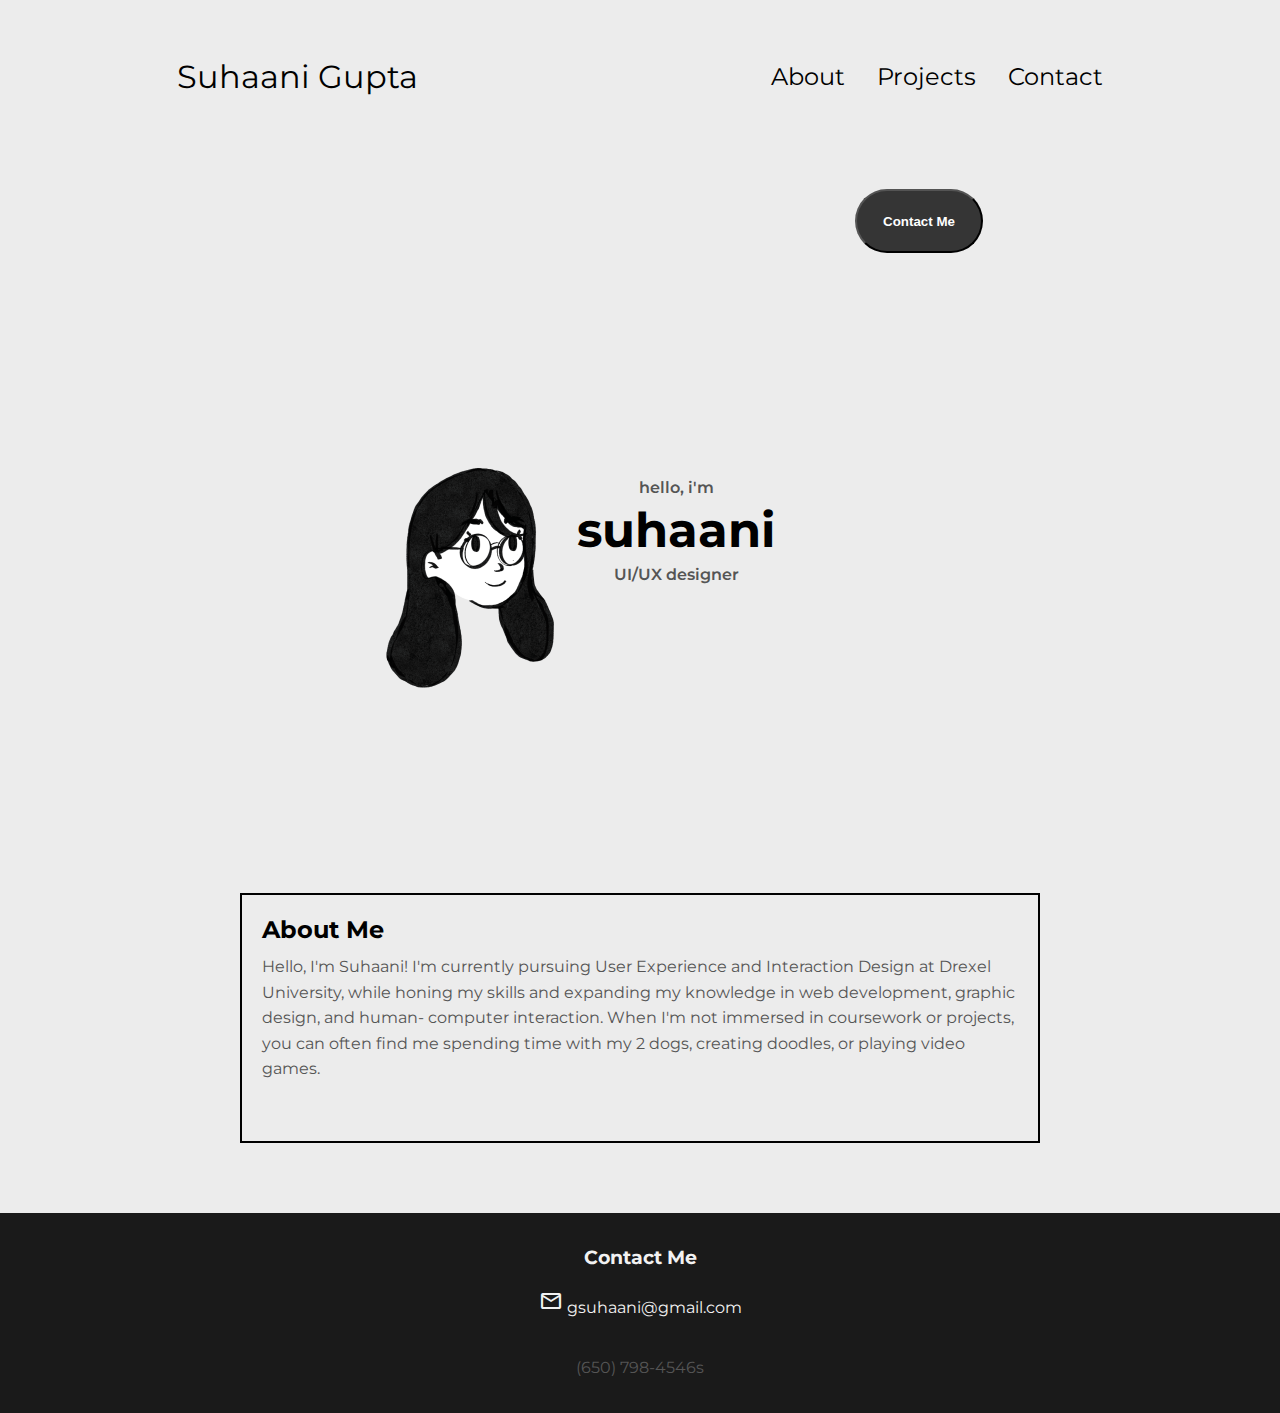
==== index.html @ 2b08b51b "Fix Button" ====
<!DOCTYPE html>
<html lang="en">
<head>
    <meta charset="UTF-8">
    <meta name="viewport" content="width=device-width, initial-scale=1.0">
    <title>My Portfolio</title>
    <link rel="stylesheet" href="css/style.css"/>
    <link rel="stylesheet" href="css/mediaqueries.css"/>
    <link rel="stylesheet" href="https://fonts.googleapis.com/css2?family=Material+Symbols+Outlined:opsz,wght,FILL,GRAD@24,400,0,0" />
</head>
<body>
    <nav id="desktop-nav">
        <div class="logo">Suhaani Gupta</div>
        <div>
            <ul class="nav-links">
                <li><a href="#about">About</a></li>
                <li><a href="projects.html">Projects</a></li>
                <li><a href="#contact">Contact</a></li>
            </ul>
        </div>
    </nav>
    <nav id="hamburger-nav">
        <div class="logo">Suhaani Gupta</div>
        <div class="hamburger-menu">
            <div class="hamburger-icon" onclick="toggleMenu()">
                <span></span>
                <span></span>
                <span></span>
            </div>
            <div class="menu-links">
                <ul>
                <li><a href="#about" onclick="toggleMenu()">About</a></li>
                <li><a href="projects.html" onclick="toggleMenu()">Projects</a></li>
                <li><a href="#contact" onclick="toggleMenu()">Contact</a></li>
                </ul>
            </div>
        </div>
    </nav>

    <section id="profile">
        <div class="section_pic-container">
            <img src="images/logo2.png" alt="Suhaani profile">
        </div>
        <div class="section_text">
            <p class="sectiion_text_p1"> hello, i'm </p>
            <h1 class="title"> suhaani</h1>
            <p class="section_text_p2">UI/UX designer</p>
        </div>
            <div class="btn-container">
                <button class="btn btn-color-1" onclick="location.href='#contact'">Contact Me</button>
            </div>
    </section>


    <div id="about">
    <section class="about-me">
        <h2>About Me</h2>
        <p>Hello, I'm Suhaani!  I'm currently pursuing User Experience and Interaction Design at Drexel University, while honing my skills and expanding 
            my knowledge in web development, graphic design, and human- computer interaction. 
            When I'm not immersed in coursework or projects, you can often find me spending time
            with my 2 dogs, creating doodles, or playing video games.</p>
    </section>
    </div>

    <div id="contact">
    <footer class="site-footer">
        <div class="contact-me">
            <h3>Contact Me</h3>
            <a href="mailto:gsuhaani@gmail.com" class="email-link">
                <span class="material-symbols-outlined">mail</span> gsuhaani@gmail.com
            </a>
            
            <div class="phone">
               <p>(650) 798-4546s</p> 
            </div>
        </div>
    </footer>
    </div>
<script src="script.js"></script>
</body>
</html>
---- css/style.css ----
@import url('https://fonts.googleapis.com/css2?family=Montserrat:ital,wght@0,100..900;1,100..900&display=swap');

* {
    margin: 0;
    padding: 0;
    }

body{
    font-family: "Montserrat", sans-serif;
    background-color: #ECECEC;
    
}

html{
    scroll-behavior: smooth;
}

p{
    color: rgb(85,85,85);
}

a, 
.btn {
    transition: all 300ms ease;
}

nav, 
.nav-links {
    display: flex;
}

nav{
    justify-content: space-around;
    align-items: center;
    height: 17vh;
}

.nav-links{
    gap: 2rem;
    list-style: none;
    font-size: 1.5rem;
}

a{
    color: black;
    text-decoration: none;
    text-decoration-color: white;
}

a:hover{
    color: grey;
    text-decoration: underline;
    text-underline-offset: 1rem;
    text-decoration-color: rgb(181,181,181);
}

.logo {
    font-size: 2rem;

}

.logo:hover {
    cursor: default;
}

/* HAMBURGER MENU */

#hamburger-nav{
    display: none;
}

.hamburger-menu{
    position:relative;
    display: inline-block;
}

.hamburger-icon{
    display: flex;
    flex-direction: column;
    justify-content: space-between;
    height: 24px;
    width: 30px;
    cursor: pointer;
}

.hamburger-icon span{
    width: 100%;
    height: 2px;
    background-color: black;
    transition: all 0.3 ease-in-out;
}

.menu-links{
    position: absolute;
    top: 100%;
    right: 0;
    background-color: white;
    width: fit-content;
    max-height: 0;
    overflow: hidden;
    transition: all 0.3 ease-in-out;
}

.menu-links a{
    display:block;
    padding: 10px;
    text-align: center;
    font-size: 1.5rem;
    color: black;
    text-decoration: none;
    transition: all 0.3 ease-in-out;
}

.menu-links li {
    list-style: none;
}

.menu-links.open {
    max-height: 300px;
}

/*sections*/

section {
    padding-top: 4vh;
    height: 96vh;
    margin: 0 10 rem;
    box-sizing: border-box;
    min-height: fit-content;
}

.section-container {
    display:flex;
}

/*profile*/

#profile {
    display: flex;
    justify-content: center;
    gap: 5rem;
    height: 80vh;
}

.section_pic-container{
    display: flex;
    height: 200px;
    width: 200px;
    margin: auto 0;
}
img{
    height:300px;
    width: auto;
}
.section_text {
    align-self: center;
    text-align: center;
    line-height: 270%;
}

.section_text p{
    font-weight: 600;
}

.section_text_p1 {
    text-align:center;
}

.section_text_p1 {
    font-size: 1.75rem;
    margin-bottom: 1 rem;
}

.title{
    font-size: 3rem;
    text-align:center;
}

/*buttons*/

.btn-container {
    display:flex;
    justify-content: center;
    gap: 1rem;
}

.btn {
    font-weight: 600;
    transition: all 300ms ease;
    padding: 1rem;
    height: 4rem;;
    width: 8rem;
    border-radius: 2rem;
}

.btn-color-1:hover {
    cursor: pointer;
}

.btn-color-1 {
    background: rgb(53, 53, 53);
    color: white;
}

.btn-color-1:hover{
    background: rgb(0,0,0);
}

.about-me {
    border: 2px solid black;
    padding: 20px;
    margin: 20px auto; 
    max-width: 800px; 
    box-sizing: border-box; 
  }
  
  .about-me h2 {
    margin: 0 0 10px 0; 
  }
  
  .about-me p {
    line-height: 1.6;
    margin: 0; 
  }
  
  
  html, body { 
    display: flex;  
    flex-direction: column; 
  }
  
  .about-me {
    border: 2px solid black;
    padding: 20px;
    max-width: 800px;
    max-height: 250px;
    box-sizing: border-box;
    width: 80%; 
  }
  
  .about-me h2 {
    margin: 0 0 10px 0;
  }
  
  .about-me p {
    line-height: 1.6;
    margin: 0;
  }
  
  
  @media screen and (max-width: 768px) {
    .about-me {
      padding: 10px;
      width: 90%; 
    }
  }


  .site-footer {
    background-color: #1a1a1a; 
    color: #f2f2f2; 
    padding: 20px;
    text-align: center;
    line-height: 50px;
    margin-top: 50px;
  }
  
  .site-footer a {
    color: #f2f2f2; 
    text-decoration: none;
  }
  
  .site-footer a:hover {
    text-decoration: underline;
  }
  
  .site-footer .phone {
    margin-top: 10px;
  }
---- css/mediaqueries.css ----
@media screen and (max-width: 1200px) {
    #desktop-nav {
        display: none;
    }
    #hamburger-nav{
        display:flex;
    }
}
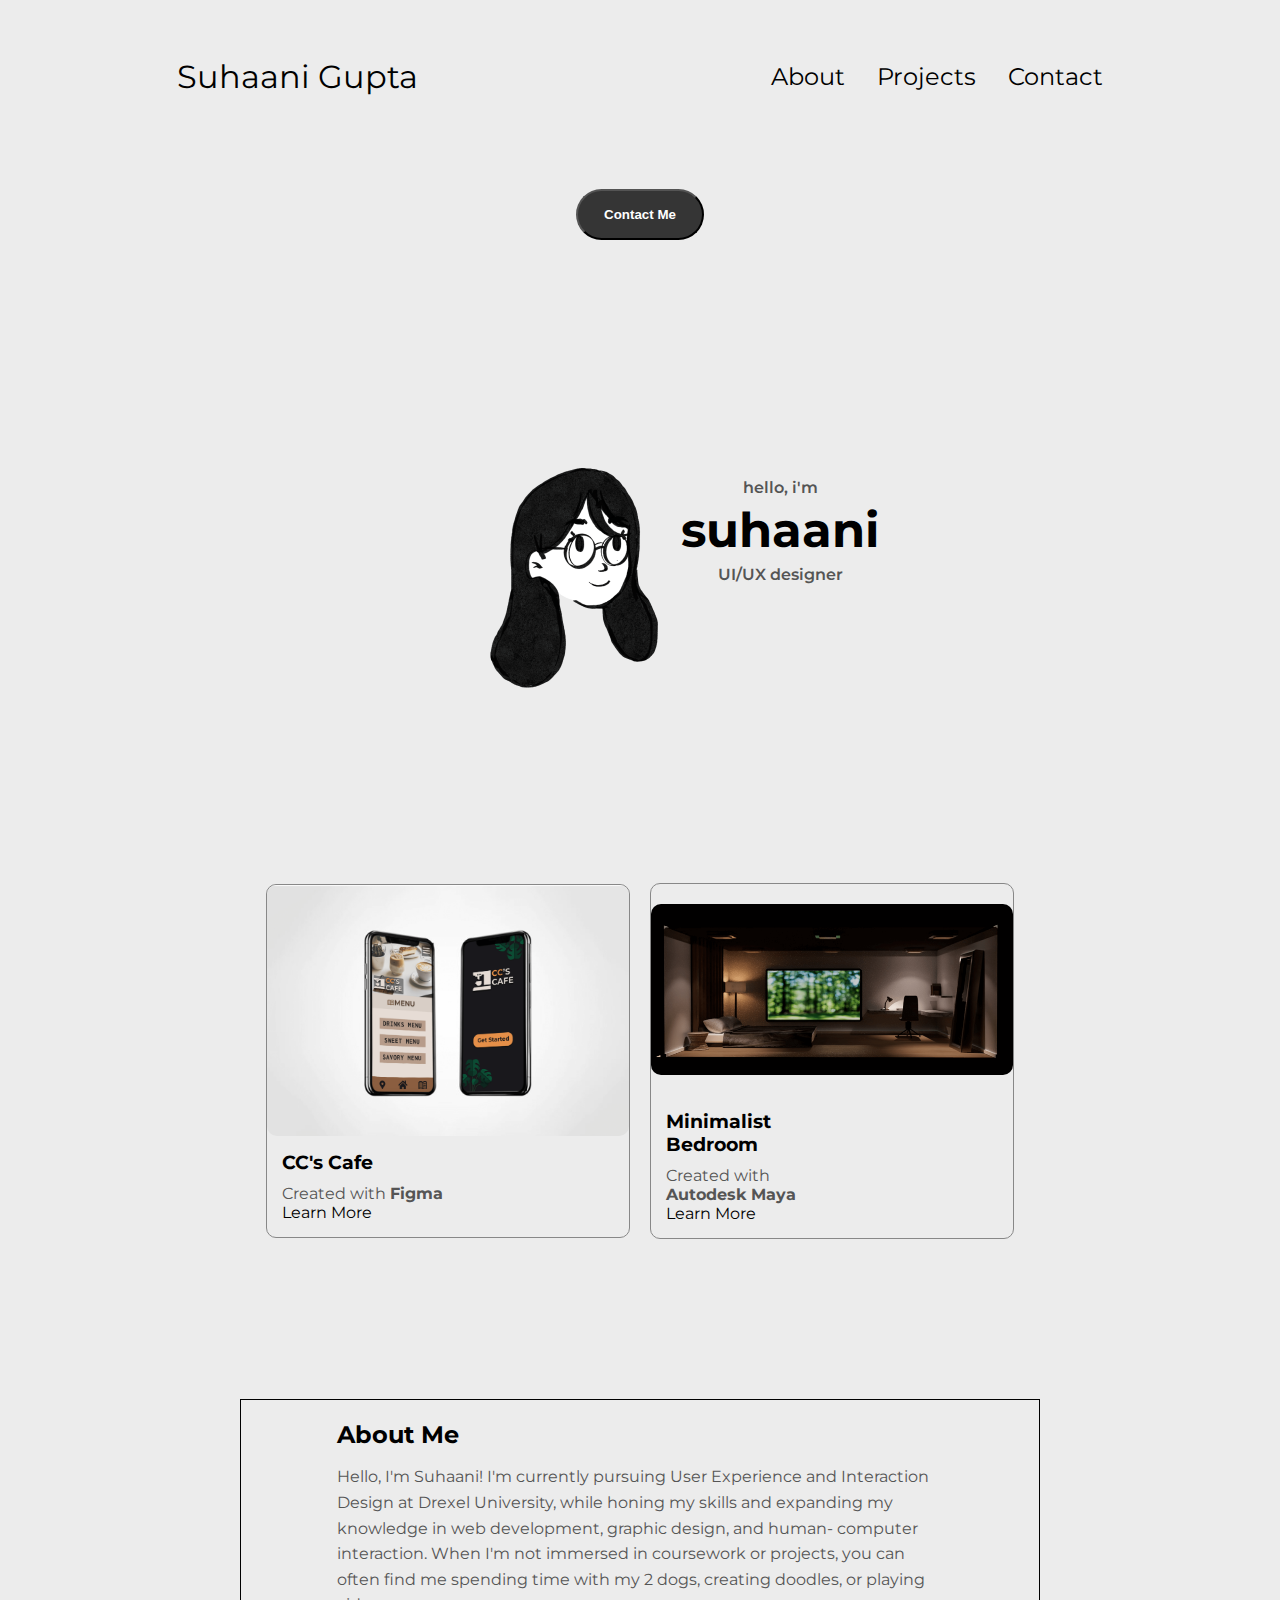
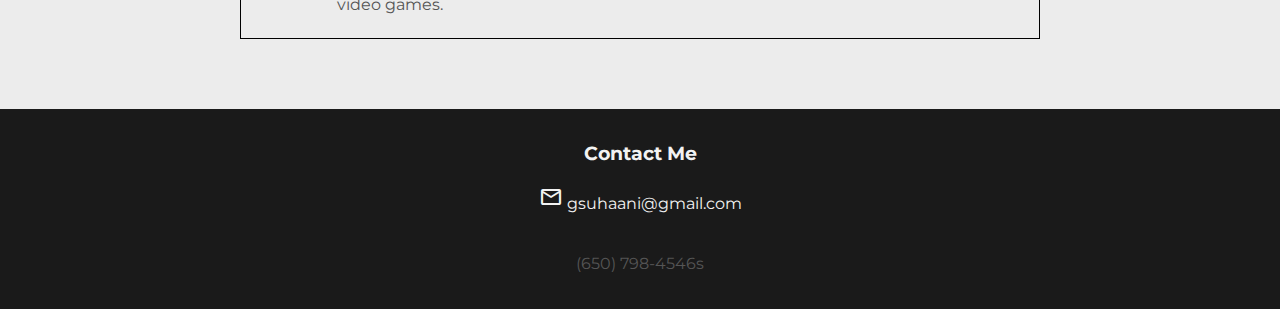
==== commit 538921f8: "Update Homepage" ====
--- a/index.html
+++ b/index.html
@@ -46,20 +46,42 @@
             <h1 class="title"> suhaani</h1>
             <p class="section_text_p2">UI/UX designer</p>
         </div>
-            <div class="btn-container">
-                <button class="btn btn-color-1" onclick="location.href='#contact'">Contact Me</button>
-            </div>
+        <div class="btn-container">
+            <button class="btn btn-color-1" onclick="location.href='./#contact'">Contact Me</button>
+        </div>
     </section>
 
 
+
+
+    <div class="projects-container">
+        <div class="project-box">
+            <img src="images/cafeappmockup.png" alt="Project Image">
+            <div class="project-info">
+                <h3>CC's Cafe</h3>
+                <p>Created with <b>Figma</b></p>
+                <a href="#" class="project-link">Learn More</a>
+            </div>
+        </div>
+
+        <div class="project-box">
+            <img class="bedroom" src="images/Mayaproject1.png" alt="Project Image">
+            <div class="project-info">
+                <h3>Minimalist Bedroom</h3>
+                <p>Created with <b>Autodesk Maya</b></p>
+                <a href="#" class="project-link">Learn More</a>
+            </div>
+        </div>
+    </div>
+    
     <div id="about">
-    <section class="about-me">
-        <h2>About Me</h2>
-        <p>Hello, I'm Suhaani!  I'm currently pursuing User Experience and Interaction Design at Drexel University, while honing my skills and expanding 
-            my knowledge in web development, graphic design, and human- computer interaction. 
-            When I'm not immersed in coursework or projects, you can often find me spending time
-            with my 2 dogs, creating doodles, or playing video games.</p>
-    </section>
+        <section class="about-me">
+            <h2>About Me</h2>
+            <p>Hello, I'm Suhaani!  I'm currently pursuing User Experience and Interaction Design at Drexel University, while honing my skills and expanding 
+                my knowledge in web development, graphic design, and human- computer interaction. 
+                When I'm not immersed in coursework or projects, you can often find me spending time
+                with my 2 dogs, creating doodles, or playing video games.</p>
+        </section>
     </div>
 
     <div id="contact">
@@ -71,7 +93,7 @@
             </a>
             
             <div class="phone">
-               <p>(650) 798-4546s</p> 
+            <p>(650) 798-4546s</p> 
             </div>
         </div>
     </footer>
--- a/css/style.css
+++ b/css/style.css
@@ -9,11 +9,13 @@
 body{
     font-family: "Montserrat", sans-serif;
     background-color: #ECECEC;
+    margin:0;
     
 }
 
 html{
     scroll-behavior: smooth;
+    -webkit-text-size-adjust: 100%;
 }
 
 p{
@@ -147,7 +149,7 @@
     display: flex;
     height: 200px;
     width: 200px;
-    margin: auto 0;
+    margin:auto 0;
 }
 img{
     height:300px;
@@ -180,16 +182,16 @@
 /*buttons*/
 
 .btn-container {
-    display:flex;
     justify-content: center;
     gap: 1rem;
+    position:absolute;
 }
 
 .btn {
     font-weight: 600;
     transition: all 300ms ease;
     padding: 1rem;
-    height: 4rem;;
+
     width: 8rem;
     border-radius: 2rem;
 }
@@ -207,74 +209,146 @@
     background: rgb(0,0,0);
 }
 
-.about-me {
-    border: 2px solid black;
-    padding: 20px;
-    margin: 20px auto; 
-    max-width: 800px; 
-    box-sizing: border-box; 
-  }
-  
-  .about-me h2 {
-    margin: 0 0 10px 0; 
-  }
-  
-  .about-me p {
+
+
+.about-me h2 {
+    margin-left: 10%;
+    margin-bottom: 15px;
+}
+
+.about-me p {
     line-height: 1.6;
-    margin: 0; 
-  }
-  
-  
-  html, body { 
+    margin-left: 10%; 
+    margin-right: 10%;
+}
+
+
+html, body { 
     display: flex;  
     flex-direction: column; 
-  }
-  
-  .about-me {
-    border: 2px solid black;
+    justify-content: center;
+}
+
+.about-me {
+    border: 1px solid black;
     padding: 20px;
     max-width: 800px;
-    max-height: 250px;
+    margin: 20px auto;
     box-sizing: border-box;
-    width: 80%; 
-  }
-  
-  .about-me h2 {
-    margin: 0 0 10px 0;
-  }
-  
-  .about-me p {
-    line-height: 1.6;
-    margin: 0;
-  }
-  
-  
-  @media screen and (max-width: 768px) {
+    width: 80%;
+    overflow: auto;
+    height:fit-content;
+    margin-top: 150px;
+}
+
+
+
+
+@media screen and (max-width: 768px) {
     .about-me {
-      padding: 10px;
-      width: 90%; 
-    }
-  }
-
-
-  .site-footer {
+        width: 90%; 
+        margin-bottom: 30px; 
+        padding-bottom: 30px;
+    }
+}
+
+@media screen and (max-width: 768px) {
+    .about-me {
+    padding: 10px;
+    width: 90%; 
+    }
+}
+
+
+.site-footer {
     background-color: #1a1a1a; 
     color: #f2f2f2; 
     padding: 20px;
     text-align: center;
     line-height: 50px;
     margin-top: 50px;
-  }
-  
-  .site-footer a {
+}
+
+.site-footer a {
     color: #f2f2f2; 
     text-decoration: none;
-  }
-  
-  .site-footer a:hover {
+}
+
+.site-footer a:hover {
     text-decoration: underline;
-  }
-  
-  .site-footer .phone {
+}
+
+.site-footer .phone {
     margin-top: 10px;
-  }
+}
+
+/* Project Boxes */
+
+.project-box img {
+    width: 100%;
+    display: block;
+    height:auto;
+    box-align: center;
+    object-fit: cover;
+    border-radius: 10px;
+}
+
+.bedroom {
+    margin: 20px;
+    margin-left: 0;
+
+}
+
+.project-info {
+    padding: 15px;
+    width: 50%;
+    
+}
+
+.project-info h3{
+    margin-bottom: 10px;
+}
+
+.project-link{
+    margin-top: 20px;
+}
+
+.projects-container {
+    display: flex;
+    flex-direction: row; 
+    flex-wrap: wrap;
+    justify-content: center;
+    align-items: center;
+    width: 60%;
+    box-sizing: border-box;
+    overflow: hidden;
+    margin-left: auto;
+    margin-right: auto;
+    
+}
+
+.project-box {
+    margin: 10px;
+    box-sizing: border-box;
+    width: calc(100% - 20px); 
+    border: 1px solid #888;
+    border-radius: 10px;
+    
+}
+
+/* Media Queries */
+@media screen and (max-width: 768px) {
+    .project-box {
+        width: calc(100% - 20px);
+    }
+
+    .projects-container {
+        width: 100%;
+    }
+}
+
+@media screen and (min-width: 768px) {
+    .project-box {
+        width: calc(50% - 20px);
+    }
+}--- a/css/mediaqueries.css
+++ b/css/mediaqueries.css
@@ -5,4 +5,41 @@
     #hamburger-nav{
         display:flex;
     }
-}+}
+
+
+
+
+
+#hamburger-nav {
+    display: none;
+}
+
+/* Responsive styles */
+@media screen and (max-width: 1200px) {
+    /* Show hamburger and hide desktop navigation */
+    #desktop-nav {
+        display: none;
+    }
+    #hamburger-nav {
+        display: flex;
+    }
+
+    
+    .section_text, .about-me, .contact-me {
+        padding: 15px;
+        text-align: center;
+    }
+
+
+
+    
+    .menu-links ul {
+        text-align: center;
+    }
+    .menu-links ul li {
+        padding: 5px;
+    }
+}
+
+
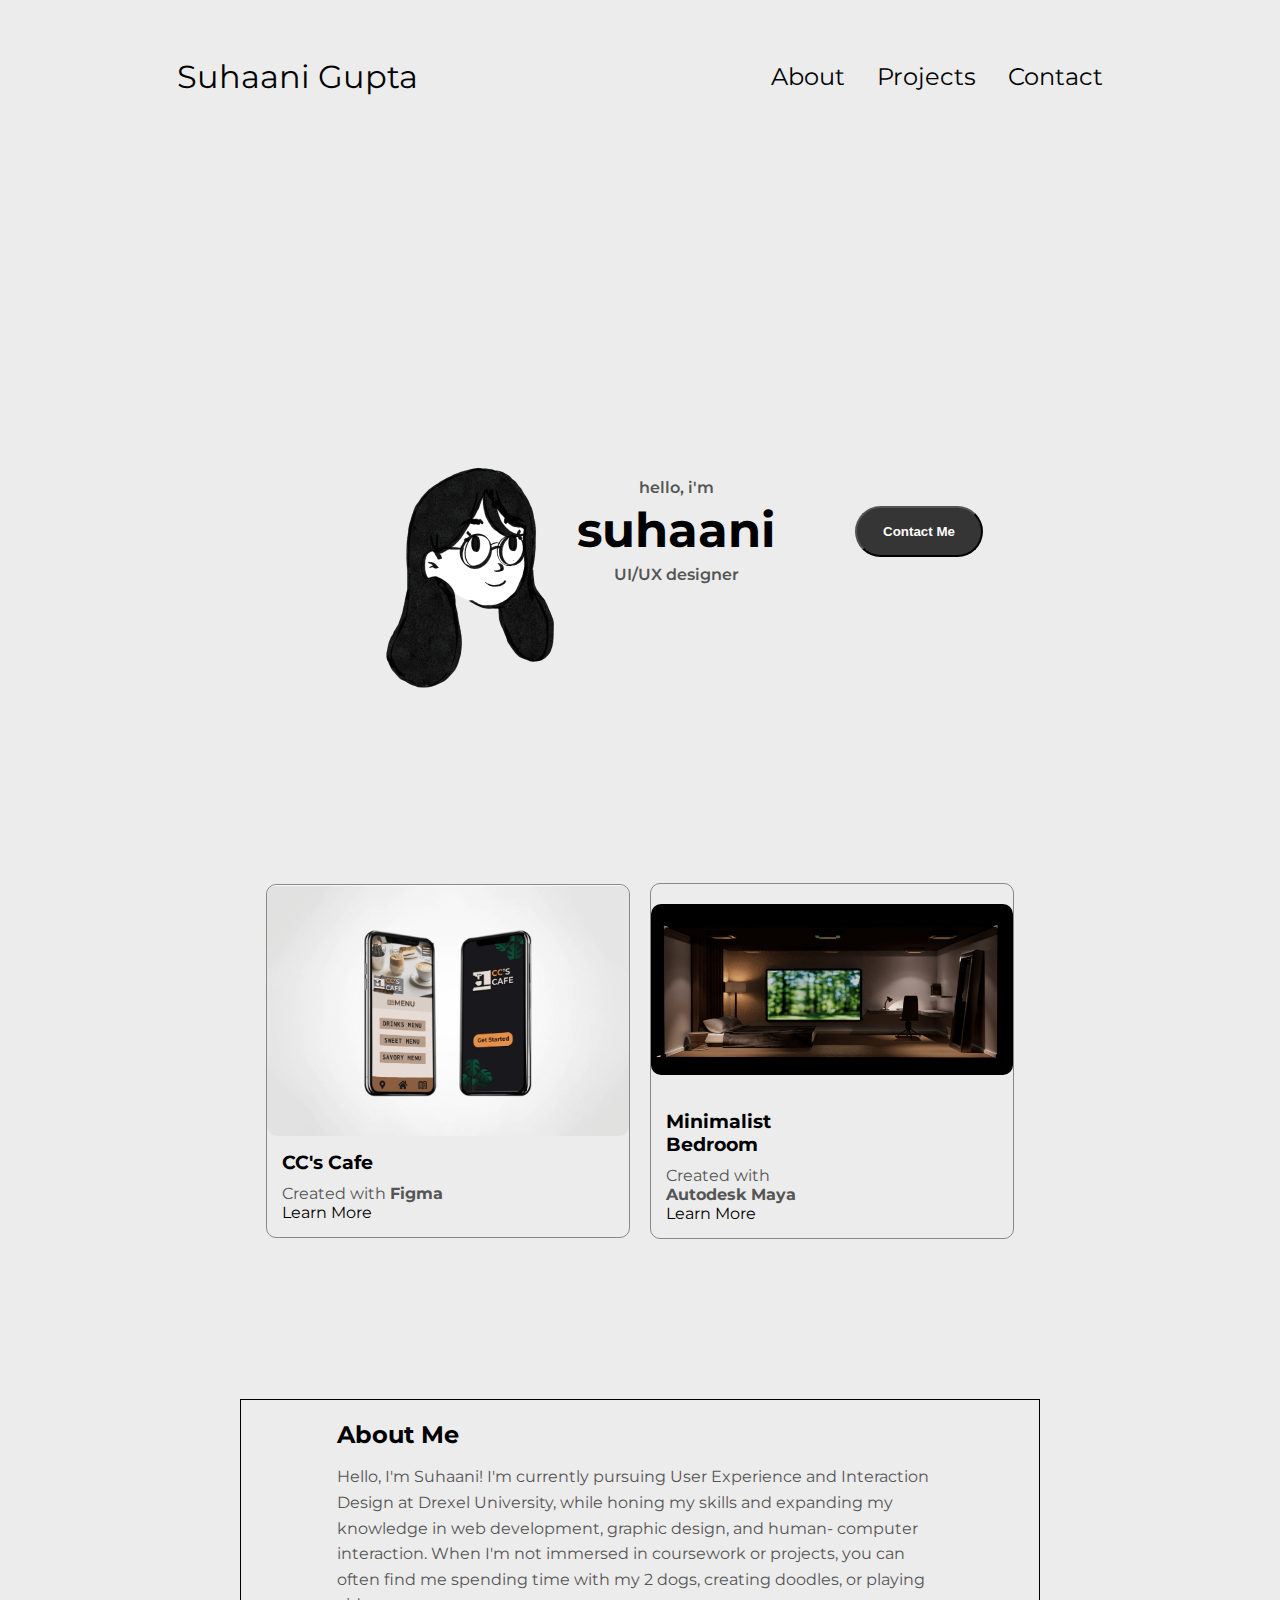
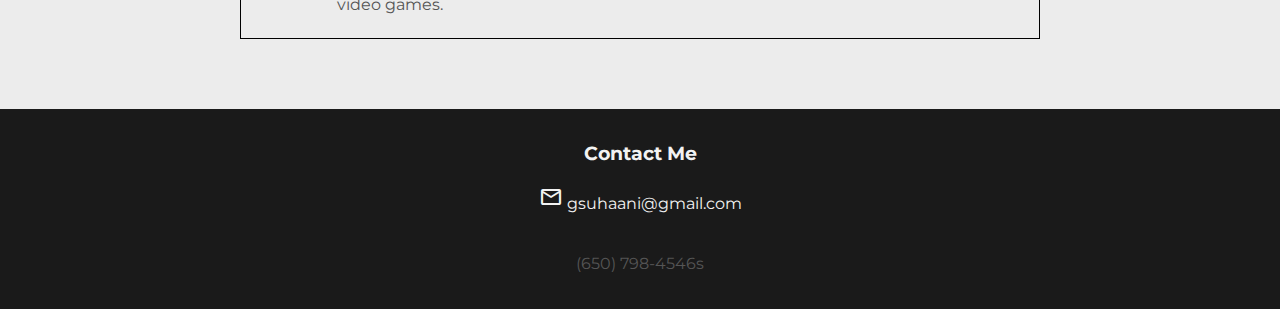
==== commit 89bad26e: "Update Contact Button" ====
--- a/index.html
+++ b/index.html
@@ -46,12 +46,13 @@
             <h1 class="title"> suhaani</h1>
             <p class="section_text_p2">UI/UX designer</p>
         </div>
+        
         <div class="btn-container">
             <button class="btn btn-color-1" onclick="location.href='./#contact'">Contact Me</button>
         </div>
     </section>
 
-
+    
 
 
     <div class="projects-container">
--- a/css/style.css
+++ b/css/style.css
@@ -182,9 +182,12 @@
 /*buttons*/
 
 .btn-container {
+    display: flex;
     justify-content: center;
+    align-items: center;
     gap: 1rem;
-    position:absolute;
+    position:relative;
+    
 }
 
 .btn {
@@ -242,24 +245,6 @@
 }
 
 
-
-
-@media screen and (max-width: 768px) {
-    .about-me {
-        width: 90%; 
-        margin-bottom: 30px; 
-        padding-bottom: 30px;
-    }
-}
-
-@media screen and (max-width: 768px) {
-    .about-me {
-    padding: 10px;
-    width: 90%; 
-    }
-}
-
-
 .site-footer {
     background-color: #1a1a1a; 
     color: #f2f2f2; 
@@ -336,19 +321,3 @@
     
 }
 
-/* Media Queries */
-@media screen and (max-width: 768px) {
-    .project-box {
-        width: calc(100% - 20px);
-    }
-
-    .projects-container {
-        width: 100%;
-    }
-}
-
-@media screen and (min-width: 768px) {
-    .project-box {
-        width: calc(50% - 20px);
-    }
-}--- a/css/mediaqueries.css
+++ b/css/mediaqueries.css
@@ -1,11 +1,4 @@
-@media screen and (max-width: 1200px) {
-    #desktop-nav {
-        display: none;
-    }
-    #hamburger-nav{
-        display:flex;
-    }
-}
+
 
 
 
@@ -15,9 +8,9 @@
     display: none;
 }
 
-/* Responsive styles */
-@media screen and (max-width: 1200px) {
-    /* Show hamburger and hide desktop navigation */
+
+@media screen and (max-width: 900px) {
+    
     #desktop-nav {
         display: none;
     }
@@ -32,7 +25,6 @@
     }
 
 
-
     
     .menu-links ul {
         text-align: center;
@@ -40,6 +32,29 @@
     .menu-links ul li {
         padding: 5px;
     }
+
+    .project-box {
+        width: calc(100% - 20px);
+    }
+
+    .projects-container {
+        width: 100%;
+        margin-right: 200px;
+    }
+
+    .about-me {
+        width: 90%; 
+        margin-bottom: 30px; 
+        padding-bottom: 30px;
+        padding: 10px;
+        width: 90%;
+    }
 }
 
 
+@media screen and (min-width: 868px) {
+    .project-box {
+        width: calc(50% - 20px);
+    }
+    
+}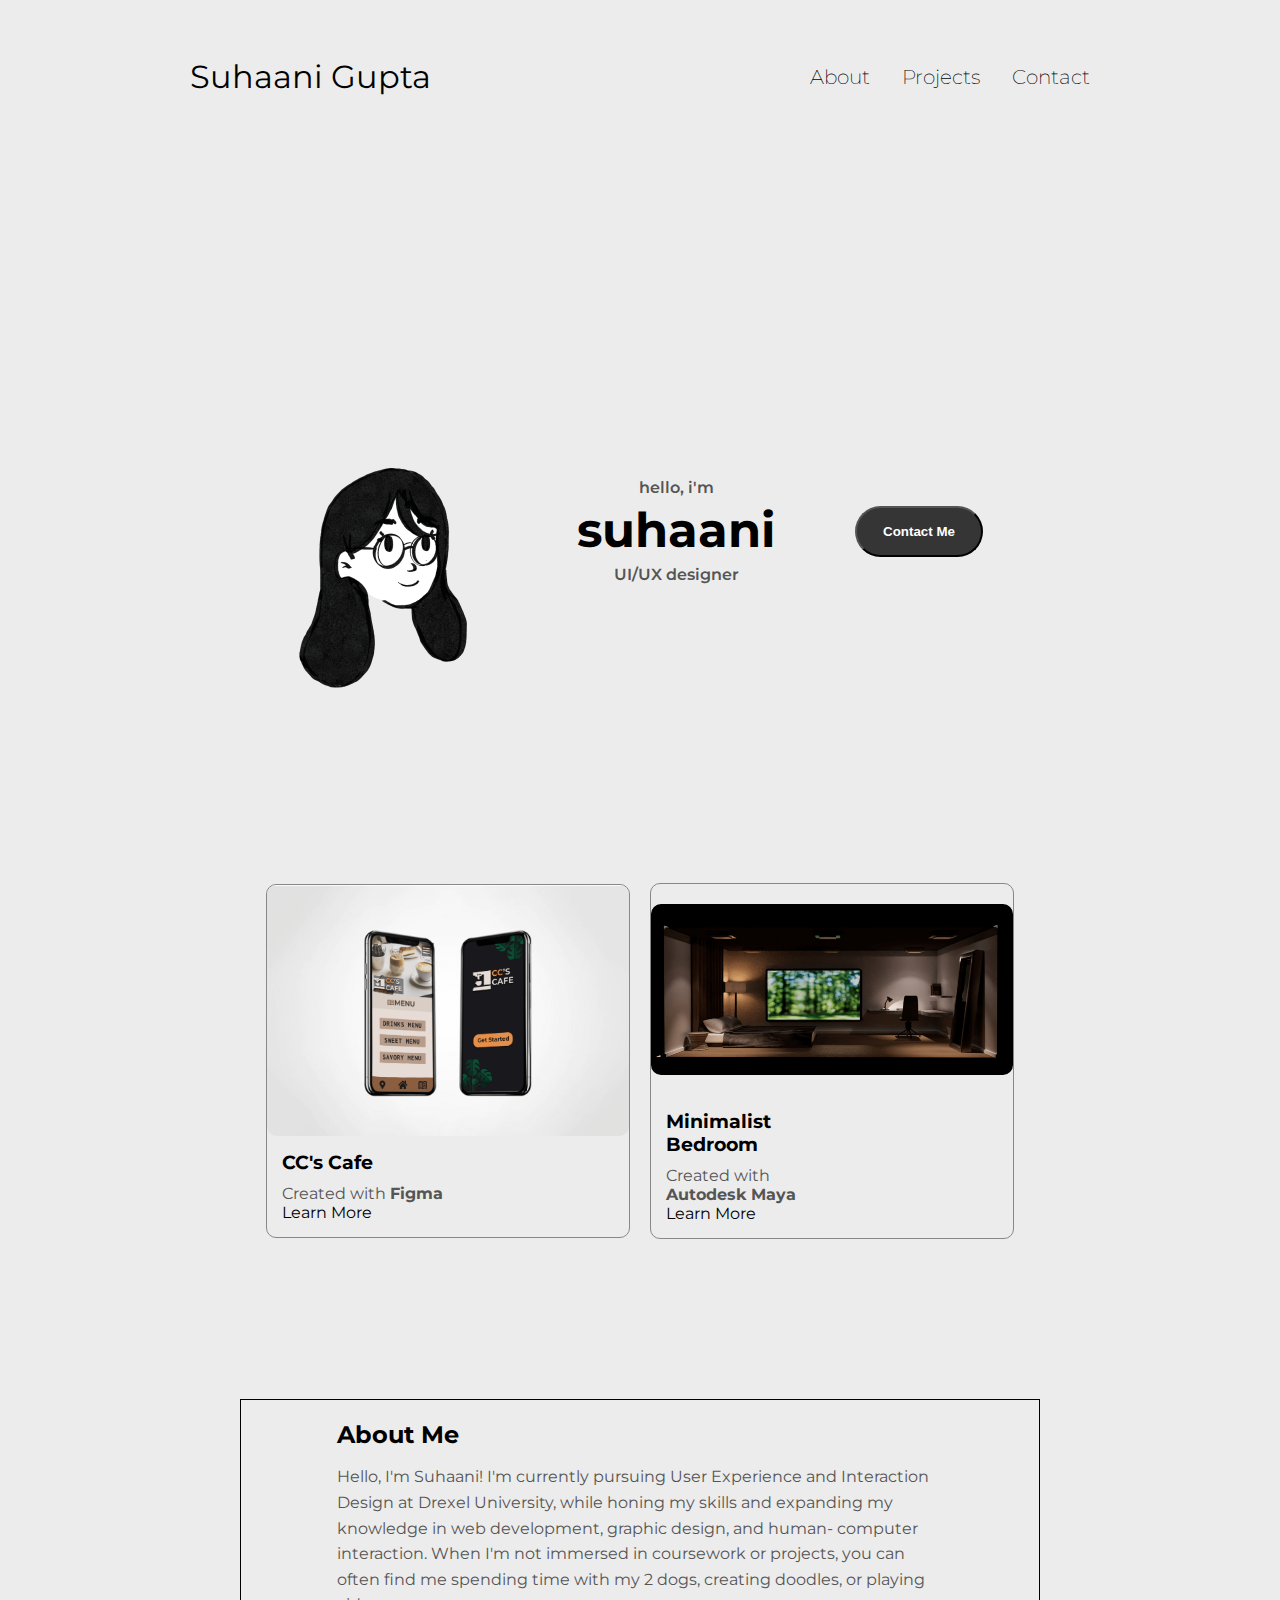
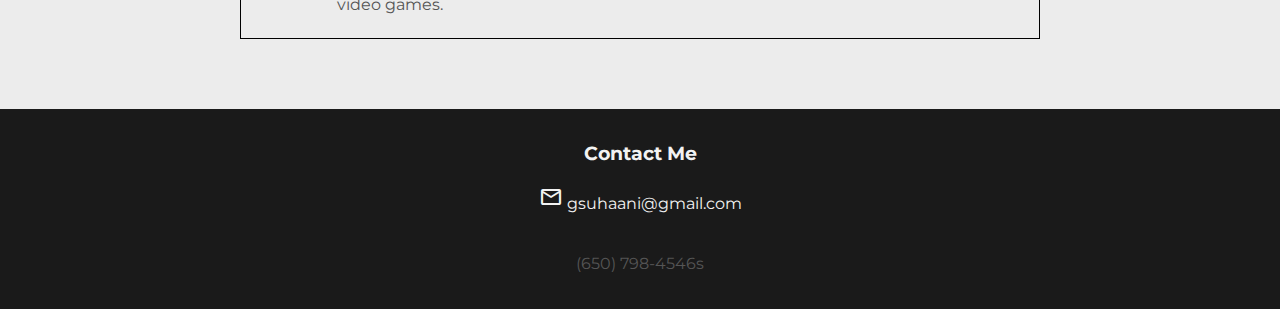
==== commit 6d4507fd: "Update logo" ====
--- a/index.html
+++ b/index.html
@@ -20,7 +20,7 @@
         </div>
     </nav>
     <nav id="hamburger-nav">
-        <div class="logo">Suhaani Gupta</div>
+        <div class="logo">SG</div>
         <div class="hamburger-menu">
             <div class="hamburger-icon" onclick="toggleMenu()">
                 <span></span>
--- a/css/style.css
+++ b/css/style.css
@@ -41,7 +41,8 @@
 .nav-links{
     gap: 2rem;
     list-style: none;
-    font-size: 1.5rem;
+    font-size: 1.25rem;
+    font-weight: 200;
 }
 
 a{
@@ -59,6 +60,7 @@
 
 .logo {
     font-size: 2rem;
+
 
 }
 
@@ -147,6 +149,11 @@
 
 .section_pic-container{
     display: flex;
+    flex-direction: row; 
+    flex-wrap: wrap;
+    justify-content: center;
+    align-items: center;
+    
     height: 200px;
     width: 200px;
     margin:auto 0;
--- a/css/mediaqueries.css
+++ b/css/mediaqueries.css
@@ -49,6 +49,11 @@
         padding: 10px;
         width: 90%;
     }
+
+    .logo {
+        font-weight: 700;
+    }
+
 }
 
 
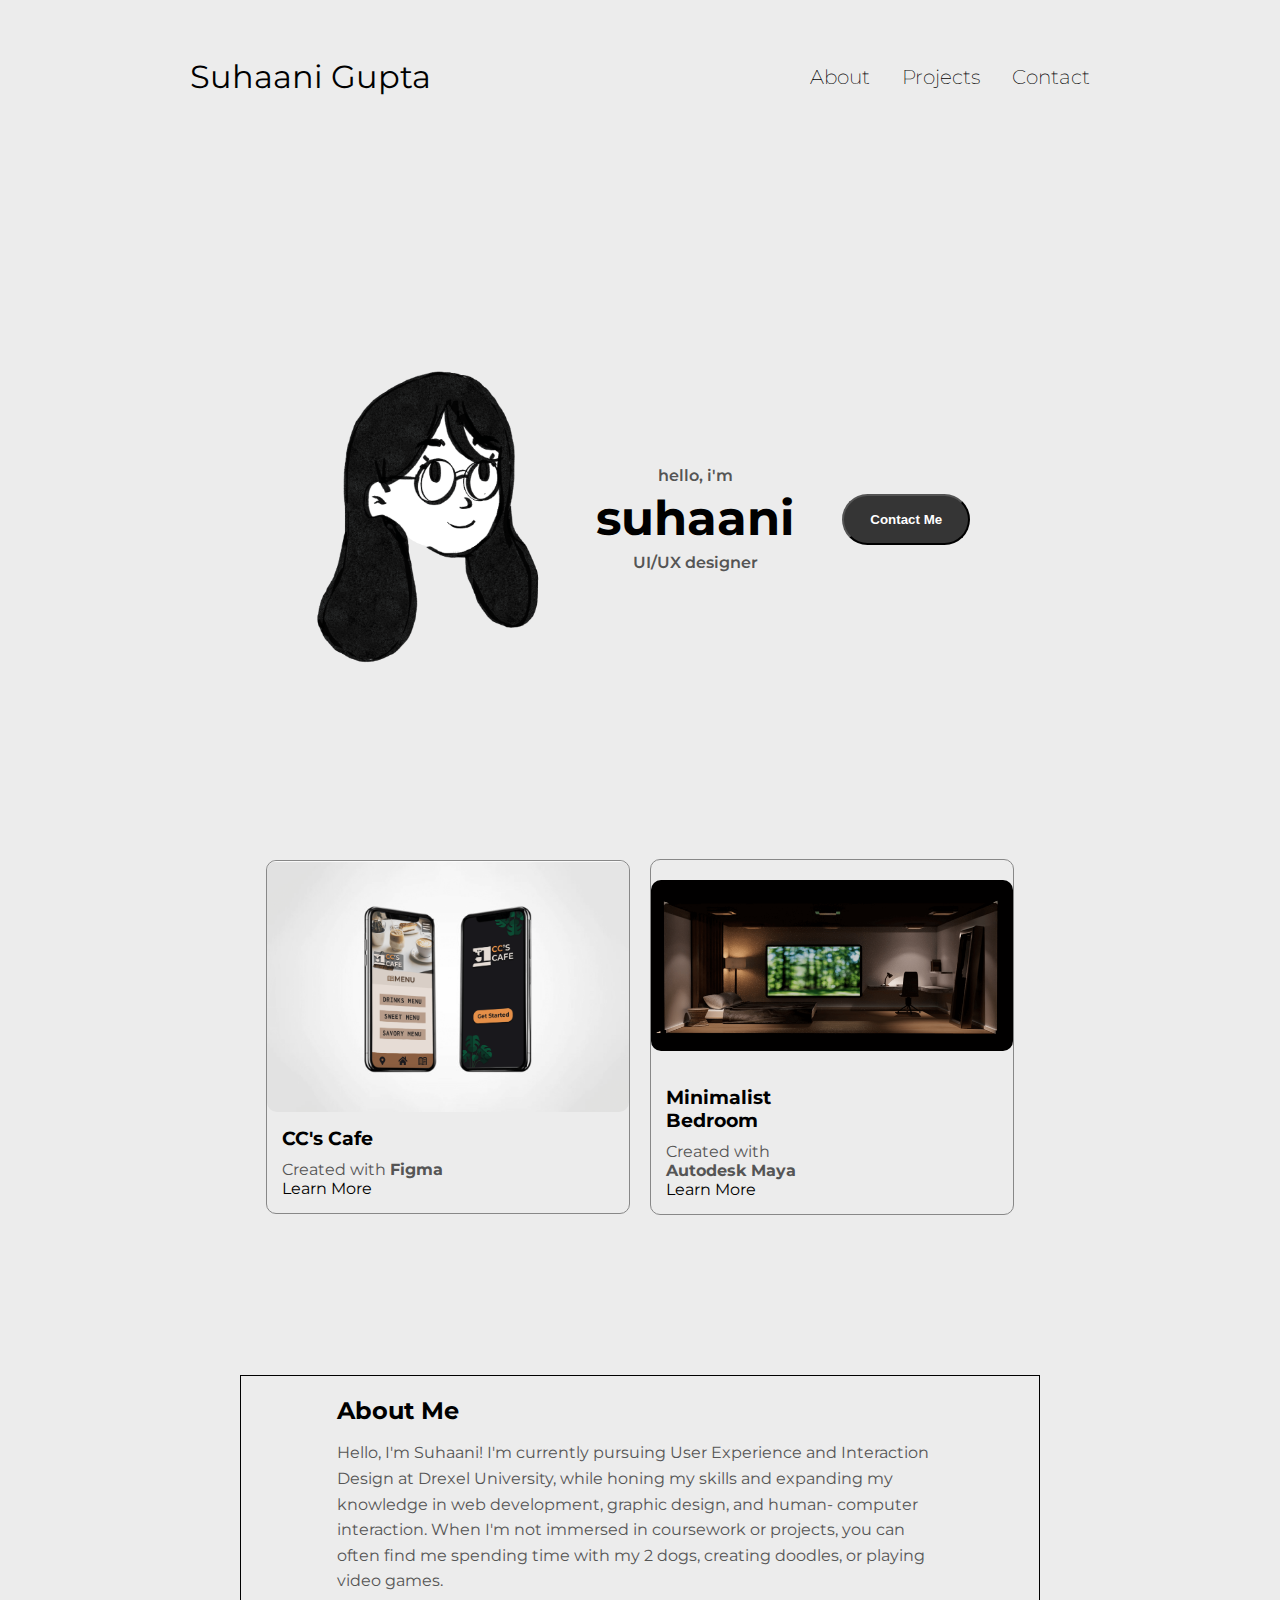
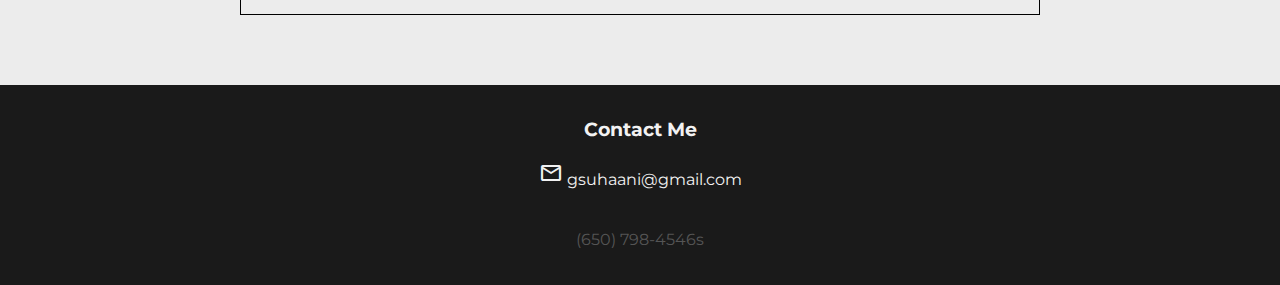
==== commit 9afdf888: "Fix Home Image" ====
--- a/index.html
+++ b/index.html
@@ -38,15 +38,14 @@
     </nav>
 
     <section id="profile">
-        <div class="section_pic-container">
-            <img src="images/logo2.png" alt="Suhaani profile">
-        </div>
+        
+            <img src="images/logocrop.png" alt="Suhaani profile">
+        
         <div class="section_text">
             <p class="sectiion_text_p1"> hello, i'm </p>
             <h1 class="title"> suhaani</h1>
             <p class="section_text_p2">UI/UX designer</p>
         </div>
-        
         <div class="btn-container">
             <button class="btn btn-color-1" onclick="location.href='./#contact'">Contact Me</button>
         </div>
--- a/css/style.css
+++ b/css/style.css
@@ -132,6 +132,7 @@
     margin: 0 10 rem;
     box-sizing: border-box;
     min-height: fit-content;
+    
 }
 
 .section-container {
@@ -143,24 +144,19 @@
 #profile {
     display: flex;
     justify-content: center;
-    gap: 5rem;
-    height: 80vh;
-}
-
-.section_pic-container{
-    display: flex;
-    flex-direction: row; 
-    flex-wrap: wrap;
-    justify-content: center;
-    align-items: center;
-    
-    height: 200px;
-    width: 200px;
-    margin:auto 0;
-}
+    gap: 3rem;
+    height: auto;
+    margin-top: 20vh;
+    margin-bottom: 20vh;
+}
+
+
 img{
+    width:auto;
     height:300px;
     width: auto;
+    align-self: center;
+    text-align: center;
 }
 .section_text {
     align-self: center;
@@ -194,6 +190,7 @@
     align-items: center;
     gap: 1rem;
     position:relative;
+    flex-direction: row;
     
 }
 
--- a/css/mediaqueries.css
+++ b/css/mediaqueries.css
@@ -54,6 +54,8 @@
         font-weight: 700;
     }
 
+    
+
 }
 
 
@@ -62,4 +64,21 @@
         width: calc(50% - 20px);
     }
     
+}
+
+@media screen and (max-width: 600px){
+    #profile {
+        flex-direction: column;
+        gap: 10px;
+        margin-top: 40px;
+
+    }
+
+    #profile img{
+        height: 250px;
+        width: auto;
+    }
+    .btn-container{
+        margin-bottom: 20px;
+    }
 }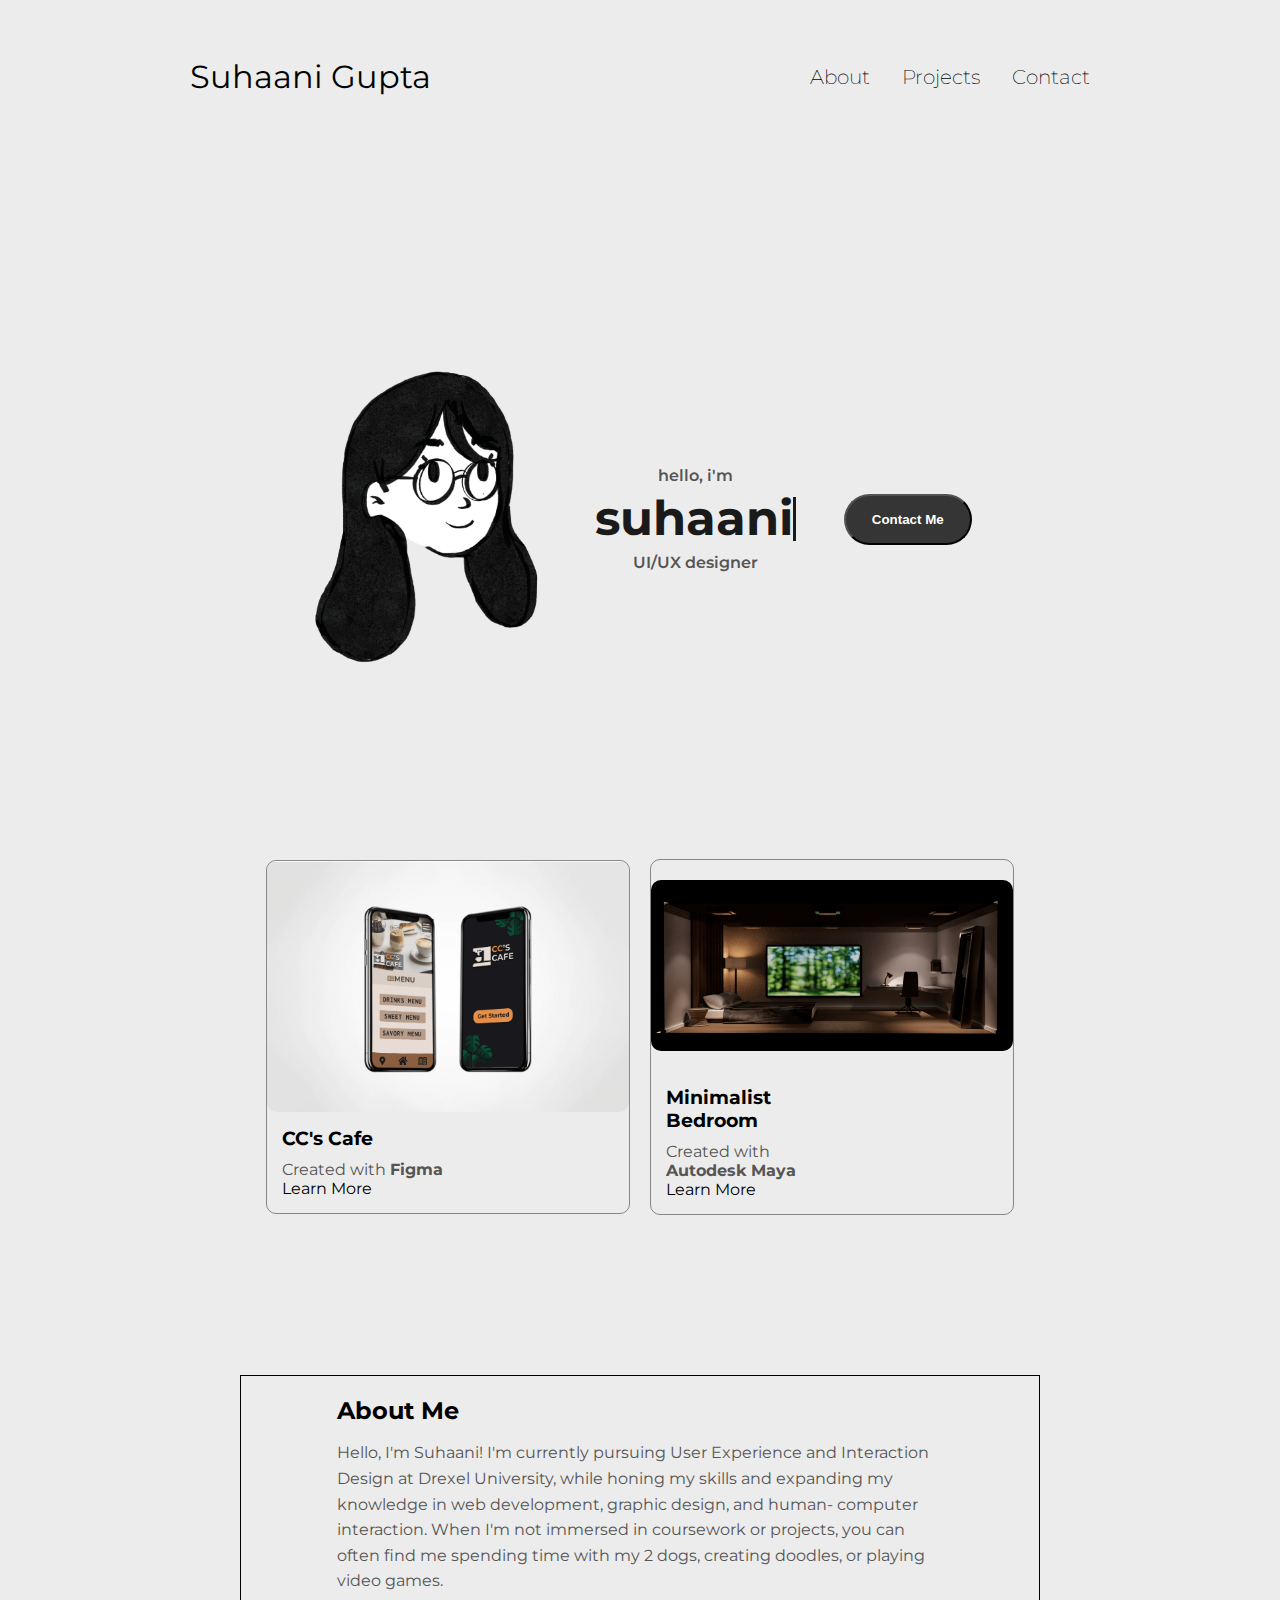
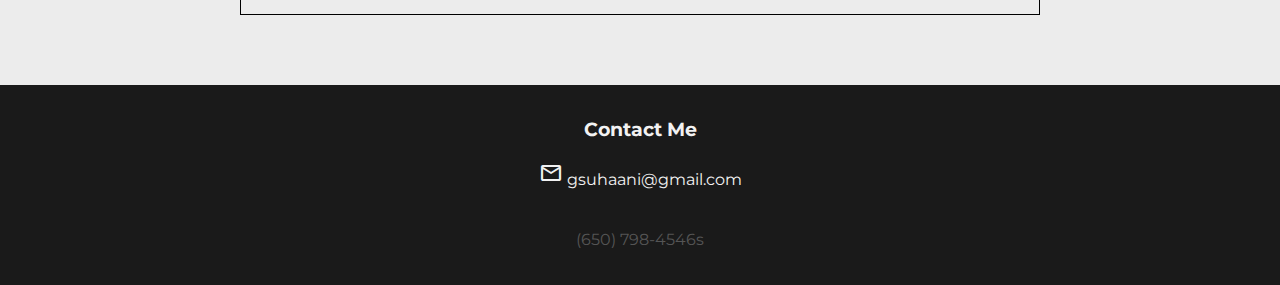
==== commit 65124937: "Typing Animation" ====
--- a/index.html
+++ b/index.html
@@ -43,11 +43,13 @@
         
         <div class="section_text">
             <p class="sectiion_text_p1"> hello, i'm </p>
-            <h1 class="title"> suhaani</h1>
+            <div id="typing">
+            <h1 class="title"> suhaani </h1>
+            </div>
             <p class="section_text_p2">UI/UX designer</p>
         </div>
         <div class="btn-container">
-            <button class="btn btn-color-1" onclick="location.href='./#contact'">Contact Me</button>
+            <button class="btn btn-color-1" onclick="location.href='#contact'">Contact Me</button>
         </div>
     </section>
 
--- a/css/style.css
+++ b/css/style.css
@@ -314,6 +314,7 @@
     margin-left: auto;
     margin-right: auto;
     
+    
 }
 
 .project-box {
@@ -325,3 +326,27 @@
     
 }
 
+
+
+
+
+#typing {
+    color:#1a1a1a;
+    font-size: 24px;
+    white-space: nowrap;
+    overflow: hidden;
+    border-right: .15em solid #1a1a1a; 
+    animation: typing 2s steps(30, end), blink-caret .85s step-end infinite;
+}
+
+
+@keyframes typing {
+    from { width: 0; }
+    to { width: 100%; }
+}
+
+
+@keyframes blink-caret {
+    from, to { border-color: transparent; }
+    50% { border-color: black; }
+}